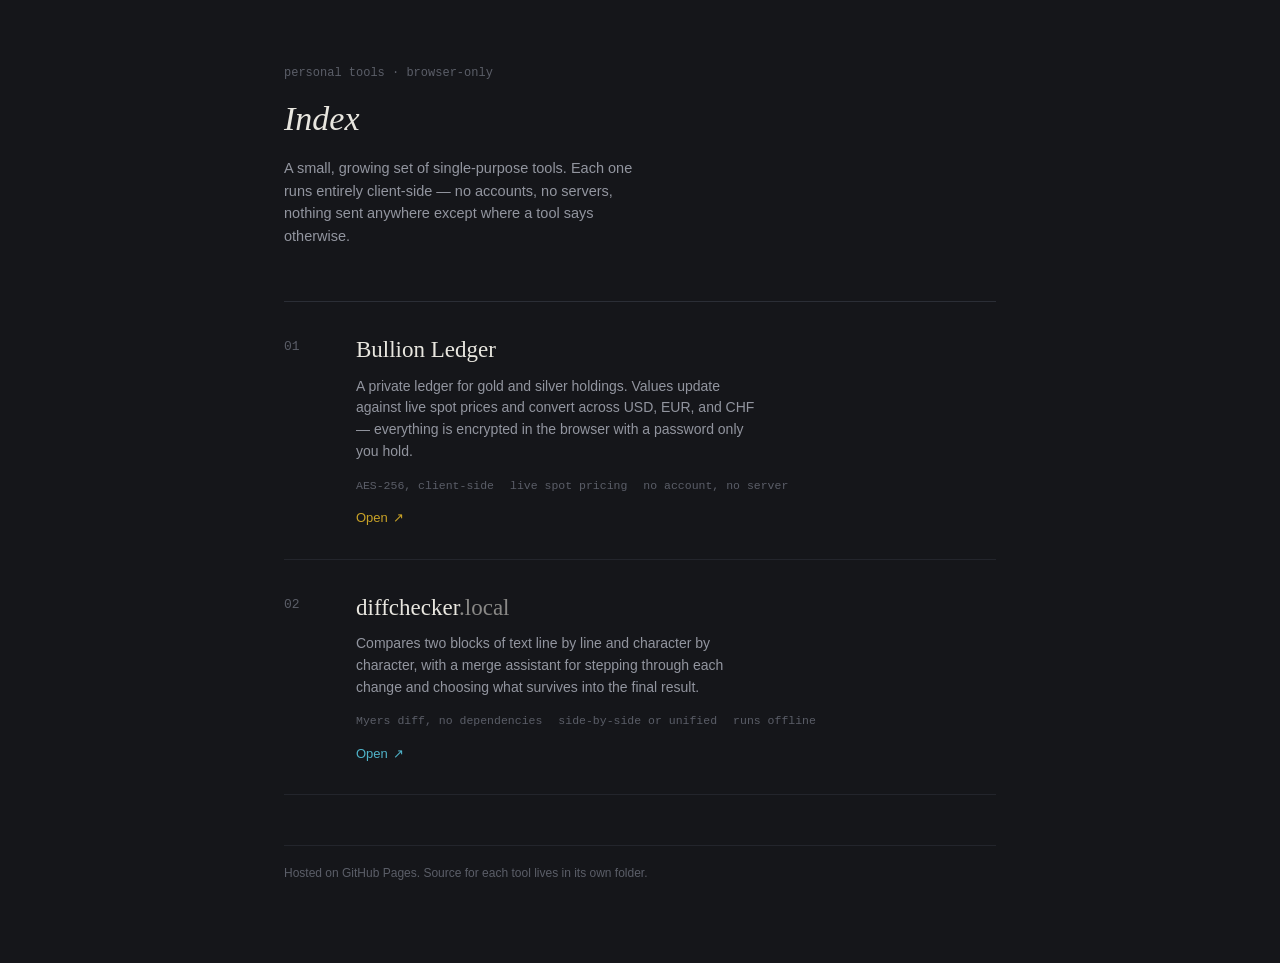
==== index.html @ a70226b8 "Update index.html" ====
<!DOCTYPE html>
<html lang="en">
<head>
<meta charset="UTF-8">
<meta name="viewport" content="width=device-width, initial-scale=1">
<title>Index — local tools</title>
<style>
  :root{
    --bg:#15161a;
    --panel:#1b1d23;
    --border:#2b2e36;
    --border-soft:#23252c;
    --text:#e8e6df;
    --text-dim:#92959f;
    --text-faint:#5b5e68;
    --accent:#8793ad;
    --serif: Georgia, 'Iowan Old Style', 'Palatino Linotype', 'Times New Roman', serif;
    --sans: -apple-system, BlinkMacSystemFont, 'Segoe UI', Roboto, Helvetica, Arial, sans-serif;
    --mono: ui-monospace, 'SF Mono', 'Cascadia Code', Consolas, 'Roboto Mono', monospace;
  }
  *{box-sizing:border-box;}
  html,body{margin:0;padding:0;}
  body{
    background:var(--bg);color:var(--text);font-family:var(--sans);
    font-size:15px;line-height:1.55;min-height:100vh;
  }
  a{color:inherit;}
  ::selection{background:var(--accent);color:#15161a;}

  .wrap{max-width:760px;margin:0 auto;padding:64px 24px 80px;}

  header{margin-bottom:54px;}
  .eyebrow{font-family:var(--mono);font-size:12px;color:var(--text-faint);margin:0 0 10px;}
  h1{font-family:var(--serif);font-style:italic;font-weight:400;font-size:34px;margin:0;color:var(--text);}
  header p{color:var(--text-dim);font-size:14.5px;max-width:46ch;margin:12px 0 0;}

  .ledger{border-top:1px solid var(--border);}
  .entry{
    display:grid;grid-template-columns:52px 1fr;gap:4px 20px;
    padding:30px 0;border-bottom:1px solid var(--border-soft);
    text-decoration:none;color:inherit;
  }
  .entry{--accent:#8793ad;}
  .entry .no{font-family:var(--mono);font-size:13px;color:var(--text-faint);padding-top:5px;}
  .entry h2{font-family:var(--serif);font-weight:400;font-size:23px;margin:0 0 8px;color:var(--text);transition:color .15s;}
  .entry:hover h2{color:var(--accent);}
  .entry .desc{color:var(--text-dim);font-size:14px;max-width:52ch;margin:0 0 14px;}
  .entry .meta{
    display:flex;flex-wrap:wrap;gap:8px 16px;font-family:var(--mono);
    font-size:11.5px;color:var(--text-faint);
  }
  .entry .open{
    margin-top:14px;font-size:13px;color:var(--accent);display:inline-flex;
    align-items:center;gap:5px;
  }
  .entry .open .arrow{display:inline-block;transition:transform .15s;}
  .entry:hover .open .arrow{transform:translate(2px,-2px);}

  @media (max-width:520px){
    .entry{grid-template-columns:1fr;gap:6px;}
    .entry .no{padding-top:0;}
    h1{font-size:28px;}
  }

  footer{
    margin-top:50px;padding-top:18px;border-top:1px solid var(--border-soft);
    color:var(--text-faint);font-size:12px;
  }
</style>
</head>
<body>
  <div class="wrap">
    <header>
      <p class="eyebrow">personal tools · browser-only</p>
      <h1>Index</h1>
      <p>A small, growing set of single-purpose tools. Each one runs entirely client-side — no accounts, no servers, nothing sent anywhere except where a tool says otherwise.</p>
    </header>

    <div class="ledger" id="ledger">

      <a class="entry" href="projects/bullion-ledger/" style="--accent:#c9a227;">
        <span class="no">01</span>
        <div>
          <h2>Bullion Ledger</h2>
          <p class="desc">A private ledger for gold and silver holdings. Values update against live spot prices and convert across USD, EUR, and CHF — everything is encrypted in the browser with a password only you hold.</p>
          <div class="meta">
            <span>AES-256, client-side</span>
            <span>live spot pricing</span>
            <span>no account, no server</span>
          </div>
          <span class="open">Open <span class="arrow">↗</span></span>
        </div>
      </a>

      <a class="entry" href="projects/diffchecker/" style="--accent:#4fb3c9;">
        <span class="no">02</span>
        <div>
          <h2>diffchecker<span style="opacity:.55">.local</span></h2>
          <p class="desc">Compares two blocks of text line by line and character by character, with a merge assistant for stepping through each change and choosing what survives into the final result.</p>
          <div class="meta">
            <span>Myers diff, no dependencies</span>
            <span>side-by-side or unified</span>
            <span>runs offline</span>
          </div>
          <span class="open">Open <span class="arrow">↗</span></span>
        </div>
      </a>

      <!-- New entries: copy an <a class="entry"> block above, bump the number,
           and add a project folder at projects/<name>/ with its own index.html -->

    </div>

    <footer>Hosted on GitHub Pages. Source for each tool lives in its own folder.</footer>
  </div>
</body>
</html>
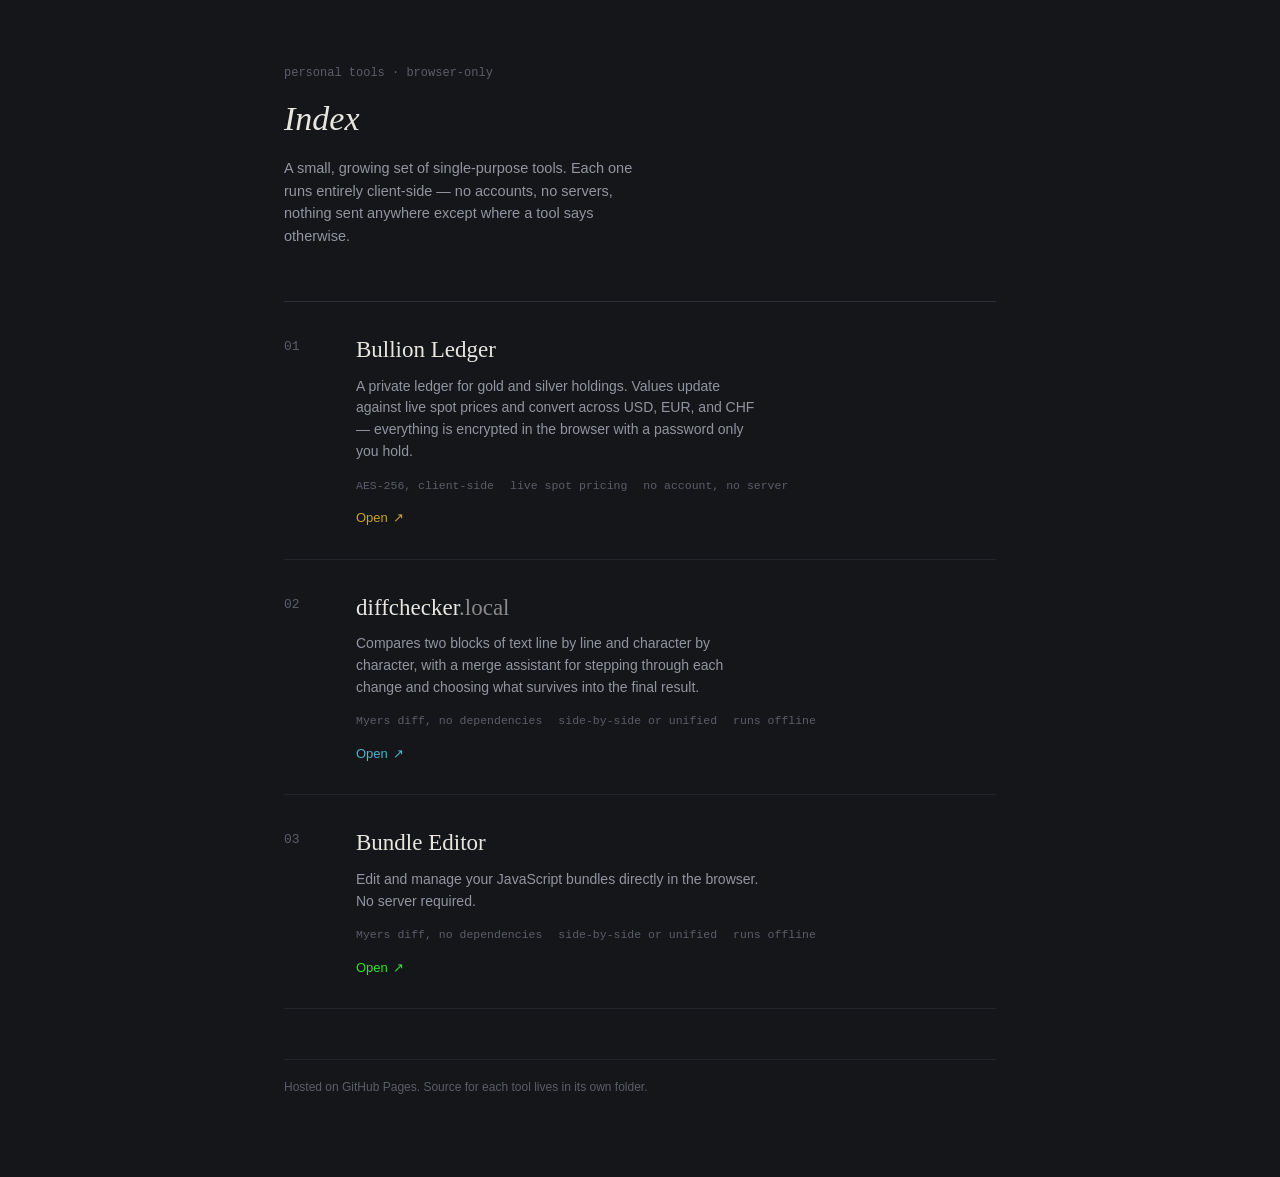
==== commit 98391853: "Refactor code structure for improved readability and maintainability" ====
--- a/index.html
+++ b/index.html
@@ -106,6 +106,20 @@
         </div>
       </a>
 
+      <a class="entry" href="projects/bundleeditor/" style="--accent:#32e12c;">
+        <span class="no">03</span>
+        <div>
+          <h2>Bundle Editor</h2>
+          <p class="desc">Edit and manage your JavaScript bundles directly in the browser. No server required.</p>
+          <div class="meta">
+            <span>Myers diff, no dependencies</span>
+            <span>side-by-side or unified</span>
+            <span>runs offline</span>
+          </div>
+          <span class="open">Open <span class="arrow">↗</span></span>
+        </div>
+      </a>
+
       <!-- New entries: copy an <a class="entry"> block above, bump the number,
            and add a project folder at projects/<name>/ with its own index.html -->
 
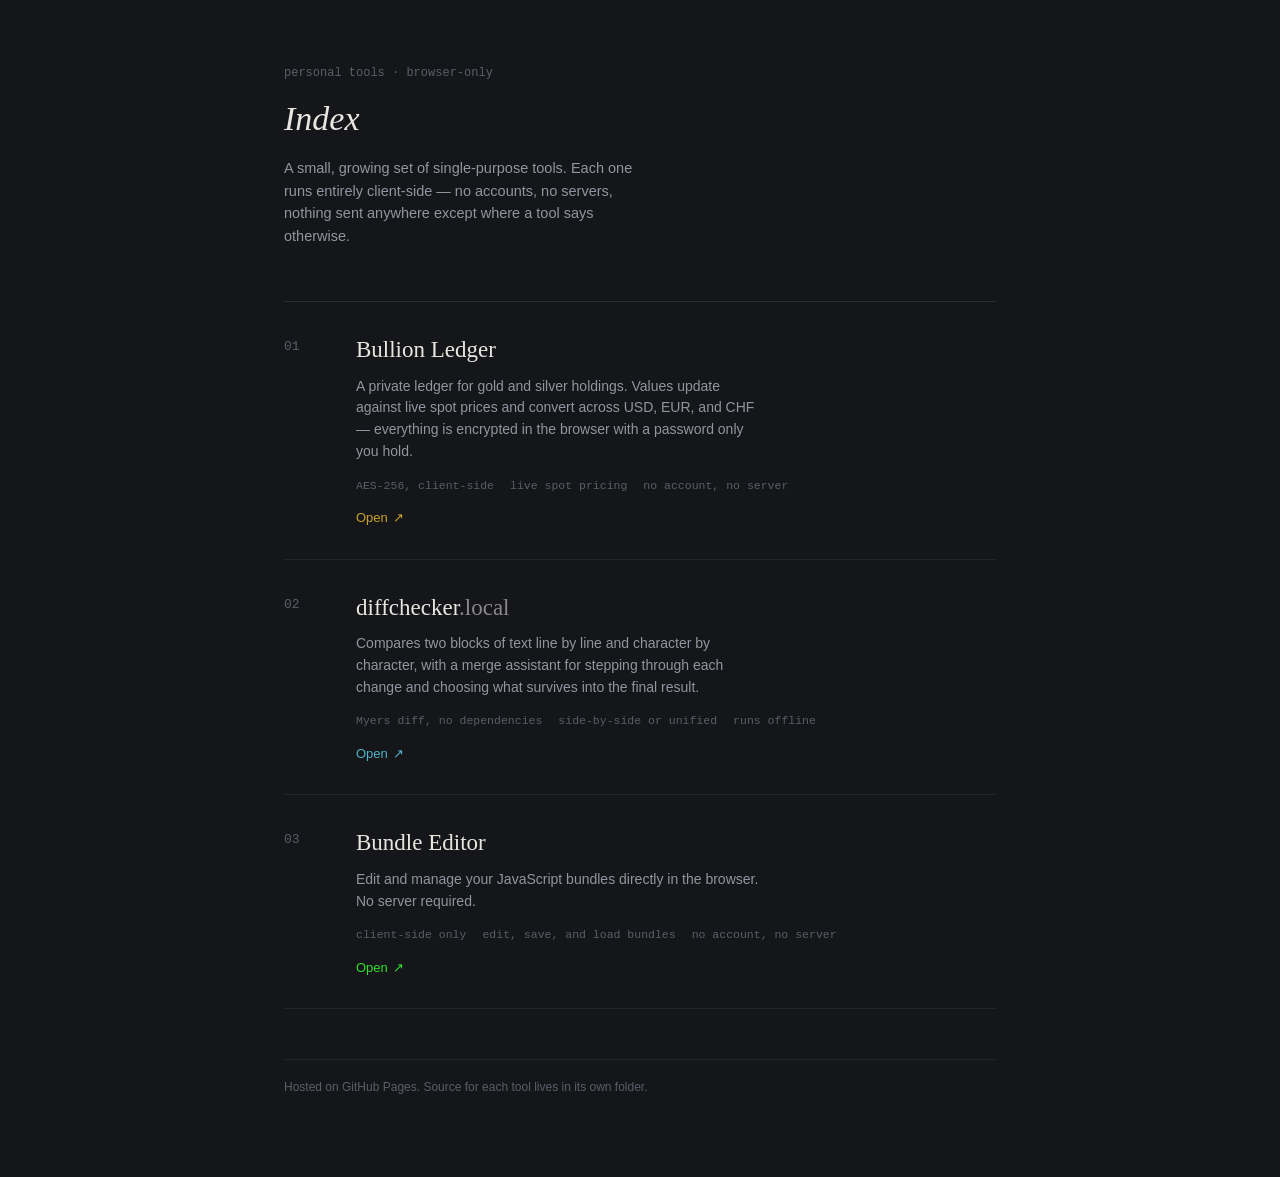
==== commit 0a5e3daf: "Update bundle editor description for clarity and accuracy" ====
--- a/index.html
+++ b/index.html
@@ -112,9 +112,9 @@
           <h2>Bundle Editor</h2>
           <p class="desc">Edit and manage your JavaScript bundles directly in the browser. No server required.</p>
           <div class="meta">
-            <span>Myers diff, no dependencies</span>
-            <span>side-by-side or unified</span>
-            <span>runs offline</span>
+            <span>client-side only</span>
+            <span>edit, save, and load bundles</span>
+            <span>no account, no server</span>
           </div>
           <span class="open">Open <span class="arrow">↗</span></span>
         </div>
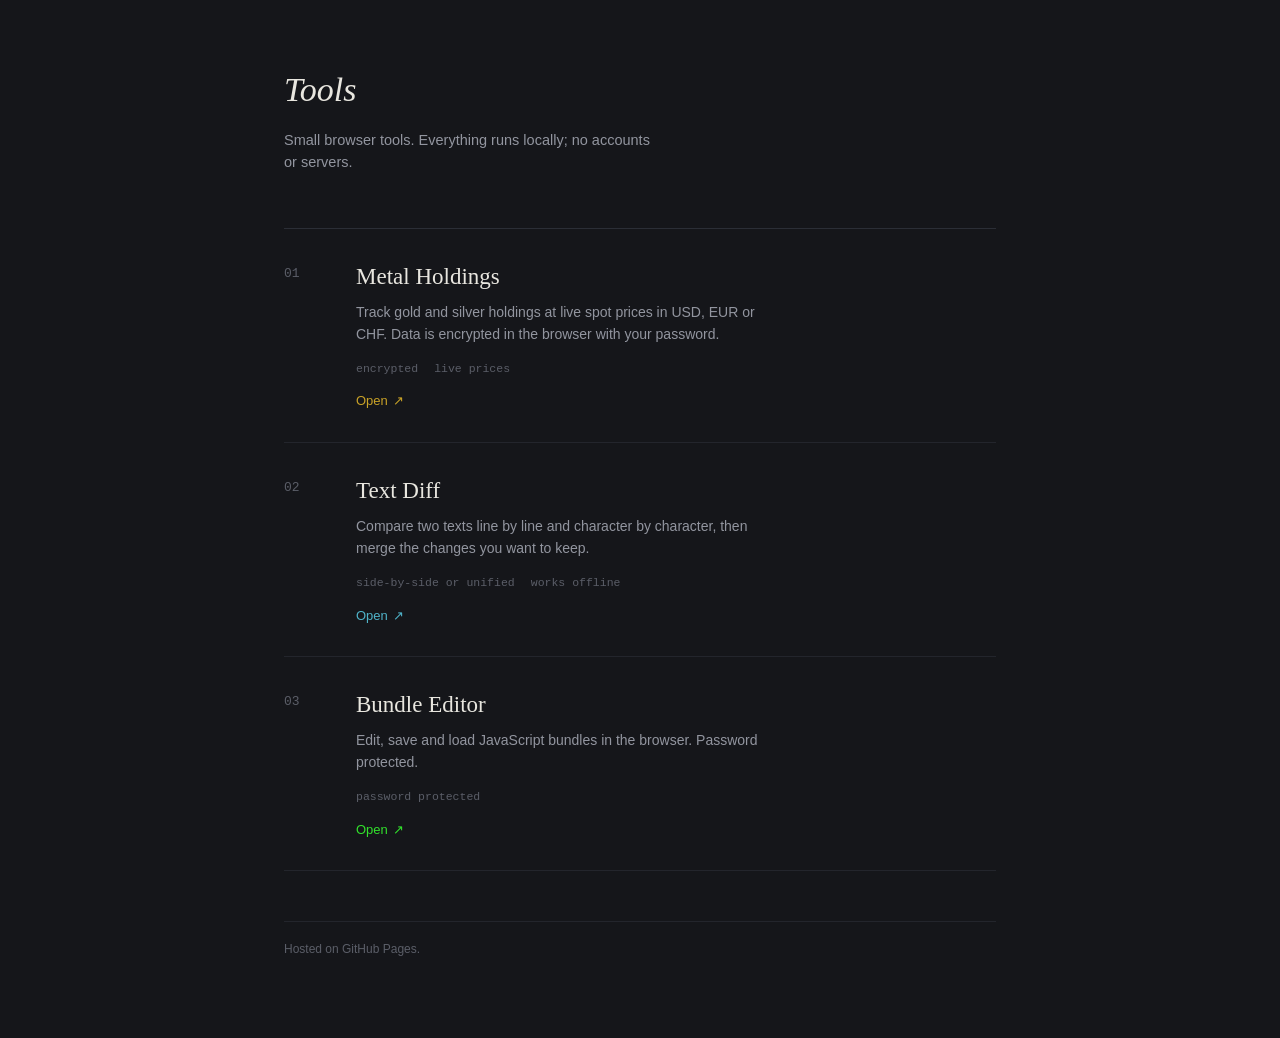
==== commit e872a1b2: "Rename tools and improve vault editing Adds navigation links across tools, renames Bullion Ledger to" ====
--- a/index.html
+++ b/index.html
@@ -3,7 +3,7 @@
 <head>
 <meta charset="UTF-8">
 <meta name="viewport" content="width=device-width, initial-scale=1">
-<title>Index — local tools</title>
+<title>Tools</title>
 <style>
   :root{
     --bg:#15161a;
@@ -71,9 +71,8 @@
 <body>
   <div class="wrap">
     <header>
-      <p class="eyebrow">personal tools · browser-only</p>
-      <h1>Index</h1>
-      <p>A small, growing set of single-purpose tools. Each one runs entirely client-side — no accounts, no servers, nothing sent anywhere except where a tool says otherwise.</p>
+      <h1>Tools</h1>
+      <p>Small browser tools. Everything runs locally; no accounts or servers.</p>
     </header>
 
     <div class="ledger" id="ledger">
@@ -81,12 +80,11 @@
       <a class="entry" href="projects/bullion-ledger/" style="--accent:#c9a227;">
         <span class="no">01</span>
         <div>
-          <h2>Bullion Ledger</h2>
-          <p class="desc">A private ledger for gold and silver holdings. Values update against live spot prices and convert across USD, EUR, and CHF — everything is encrypted in the browser with a password only you hold.</p>
+          <h2>Metal Holdings</h2>
+          <p class="desc">Track gold and silver holdings at live spot prices in USD, EUR or CHF. Data is encrypted in the browser with your password.</p>
           <div class="meta">
-            <span>AES-256, client-side</span>
-            <span>live spot pricing</span>
-            <span>no account, no server</span>
+            <span>encrypted</span>
+            <span>live prices</span>
           </div>
           <span class="open">Open <span class="arrow">↗</span></span>
         </div>
@@ -95,12 +93,11 @@
       <a class="entry" href="projects/diffchecker/" style="--accent:#4fb3c9;">
         <span class="no">02</span>
         <div>
-          <h2>diffchecker<span style="opacity:.55">.local</span></h2>
-          <p class="desc">Compares two blocks of text line by line and character by character, with a merge assistant for stepping through each change and choosing what survives into the final result.</p>
+          <h2>Text Diff</h2>
+          <p class="desc">Compare two texts line by line and character by character, then merge the changes you want to keep.</p>
           <div class="meta">
-            <span>Myers diff, no dependencies</span>
             <span>side-by-side or unified</span>
-            <span>runs offline</span>
+            <span>works offline</span>
           </div>
           <span class="open">Open <span class="arrow">↗</span></span>
         </div>
@@ -110,11 +107,9 @@
         <span class="no">03</span>
         <div>
           <h2>Bundle Editor</h2>
-          <p class="desc">Edit and manage your JavaScript bundles directly in the browser. No server required.</p>
+          <p class="desc">Edit, save and load JavaScript bundles in the browser. Password protected.</p>
           <div class="meta">
-            <span>client-side only</span>
-            <span>edit, save, and load bundles</span>
-            <span>no account, no server</span>
+            <span>password protected</span>
           </div>
           <span class="open">Open <span class="arrow">↗</span></span>
         </div>
@@ -125,7 +120,7 @@
 
     </div>
 
-    <footer>Hosted on GitHub Pages. Source for each tool lives in its own folder.</footer>
+    <footer>Hosted on GitHub Pages.</footer>
   </div>
 </body>
 </html>
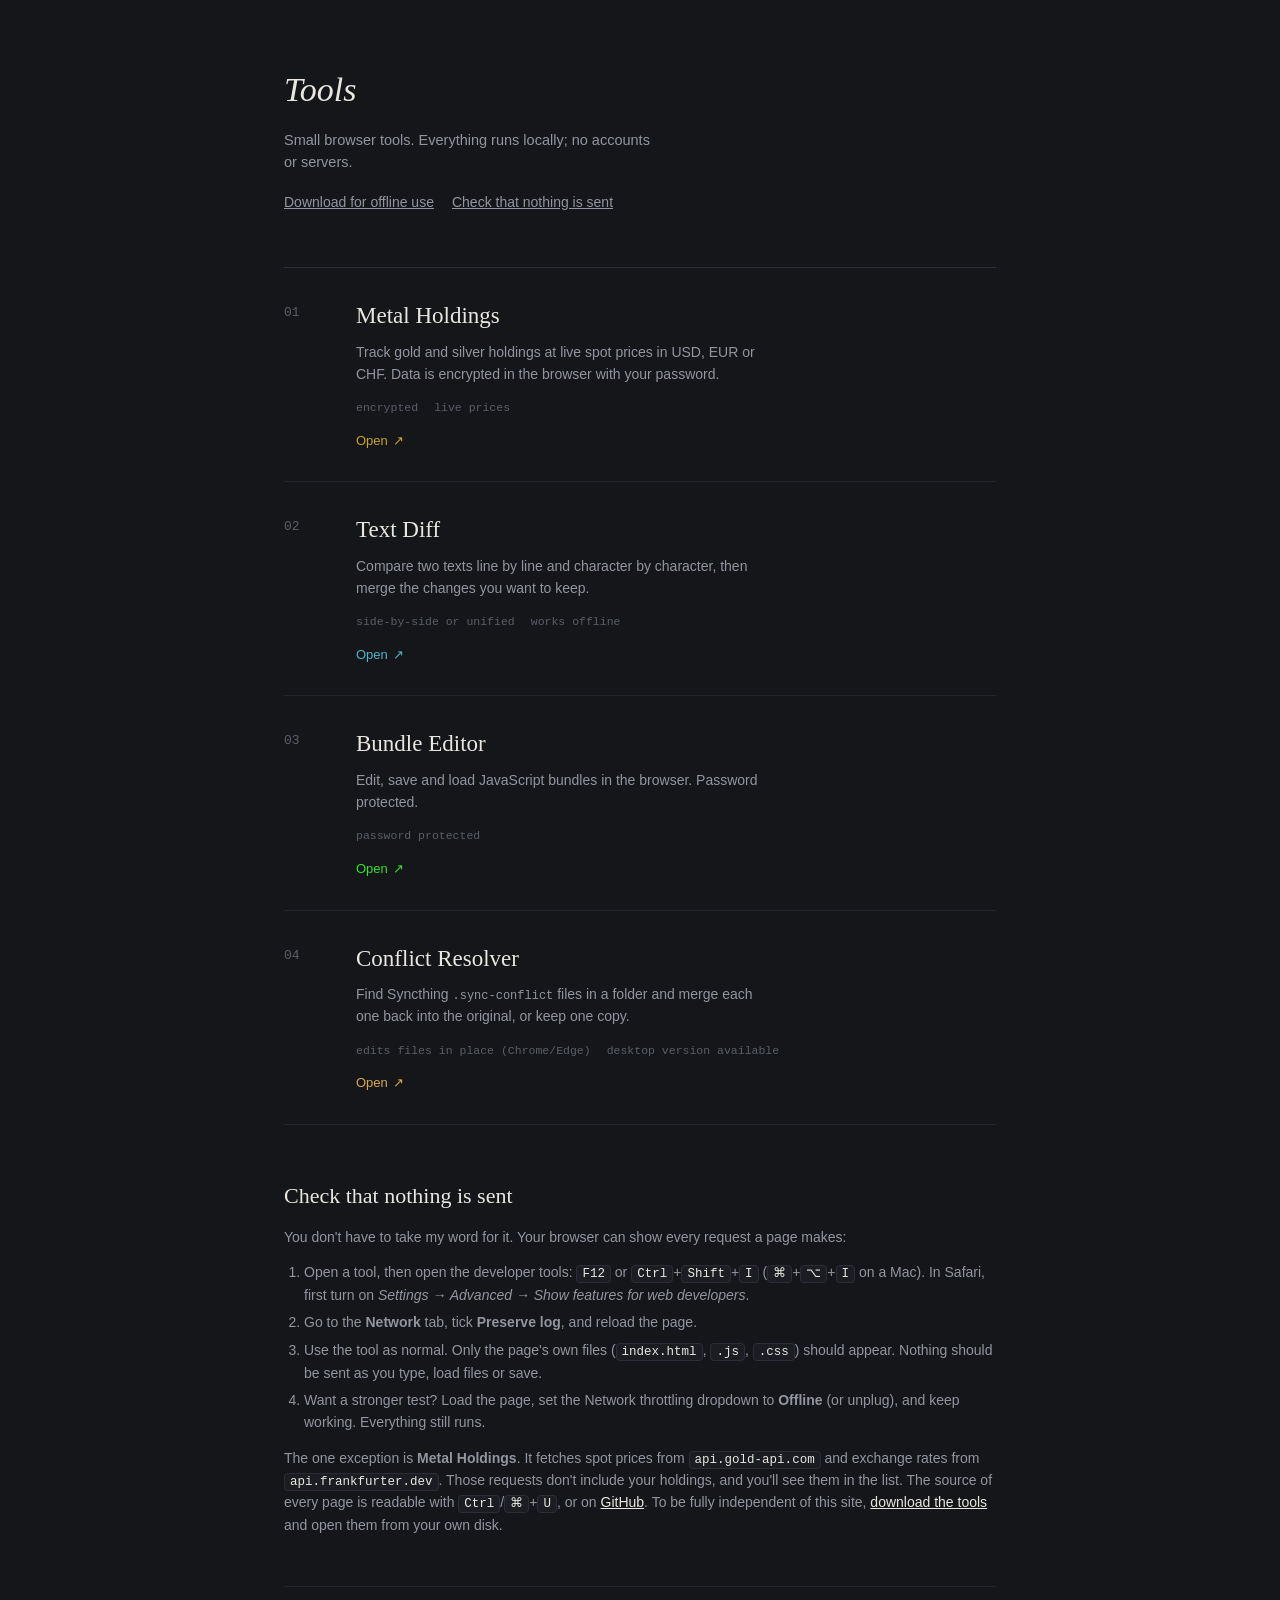
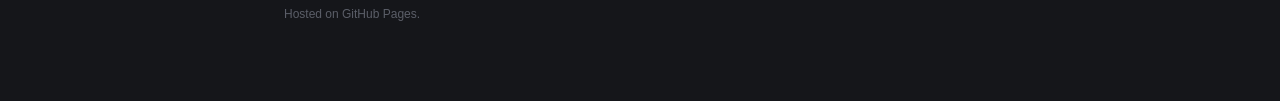
==== commit cbae4151: "Add Syncthing conflict resolver tools Add a desktop GUI for scanning and resolving Syncthing conflic" ====
--- a/index.html
+++ b/index.html
@@ -66,6 +66,17 @@
     margin-top:50px;padding-top:18px;border-top:1px solid var(--border-soft);
     color:var(--text-faint);font-size:12px;
   }
+
+  .section{margin-top:54px;}
+  .section h2{font-family:var(--serif);font-weight:400;font-size:22px;margin:0 0 10px;}
+  .section p,.section li{color:var(--text-dim);font-size:14px;}
+  .section ol{padding-left:20px;margin:8px 0;}
+  .section li{margin:6px 0;}
+  .section code,.section kbd{font-family:var(--mono);font-size:12.5px;background:var(--panel);border:1px solid var(--border);border-radius:4px;padding:1px 5px;color:var(--text);}
+  .section a{color:var(--text);}
+  .nav{display:flex;gap:18px;margin-top:18px;font-size:14px;}
+  .nav a{color:var(--text-dim);}
+  .nav a:hover{color:var(--text);}
 </style>
 </head>
 <body>
@@ -73,6 +84,7 @@
     <header>
       <h1>Tools</h1>
       <p>Small browser tools. Everything runs locally; no accounts or servers.</p>
+      <div class="nav"><a href="downloads/">Download for offline use</a><a href="#verify">Check that nothing is sent</a></div>
     </header>
 
     <div class="ledger" id="ledger">
@@ -115,11 +127,36 @@
         </div>
       </a>
 
+      <a class="entry" href="projects/conflict-resolver/" style="--accent:#d8a94f;">
+        <span class="no">04</span>
+        <div>
+          <h2>Conflict Resolver</h2>
+          <p class="desc">Find Syncthing <code style="font-size:12px">.sync-conflict</code> files in a folder and merge each one back into the original, or keep one copy.</p>
+          <div class="meta">
+            <span>edits files in place (Chrome/Edge)</span>
+            <span>desktop version available</span>
+          </div>
+          <span class="open">Open <span class="arrow">↗</span></span>
+        </div>
+      </a>
+
       <!-- New entries: copy an <a class="entry"> block above, bump the number,
            and add a project folder at projects/<name>/ with its own index.html -->
 
     </div>
 
+    <section class="section" id="verify">
+      <h2>Check that nothing is sent</h2>
+      <p>You don't have to take my word for it. Your browser can show every request a page makes:</p>
+      <ol>
+        <li>Open a tool, then open the developer tools: <kbd>F12</kbd> or <kbd>Ctrl</kbd>+<kbd>Shift</kbd>+<kbd>I</kbd> (<kbd>⌘</kbd>+<kbd>⌥</kbd>+<kbd>I</kbd> on a Mac). In Safari, first turn on <em>Settings → Advanced → Show features for web developers</em>.</li>
+        <li>Go to the <strong>Network</strong> tab, tick <strong>Preserve log</strong>, and reload the page.</li>
+        <li>Use the tool as normal. Only the page's own files (<code>index.html</code>, <code>.js</code>, <code>.css</code>) should appear. Nothing should be sent as you type, load files or save.</li>
+        <li>Want a stronger test? Load the page, set the Network throttling dropdown to <strong>Offline</strong> (or unplug), and keep working. Everything still runs.</li>
+      </ol>
+      <p>The one exception is <strong>Metal Holdings</strong>. It fetches spot prices from <code>api.gold-api.com</code> and exchange rates from <code>api.frankfurter.dev</code>. Those requests don't include your holdings, and you'll see them in the list. The source of every page is readable with <kbd>Ctrl</kbd>/<kbd>⌘</kbd>+<kbd>U</kbd>, or on <a href="https://github.com/icedpotat/icedpotat.github.io">GitHub</a>. To be fully independent of this site, <a href="downloads/">download the tools</a> and open them from your own disk.</p>
+    </section>
+
     <footer>Hosted on GitHub Pages.</footer>
   </div>
 </body>
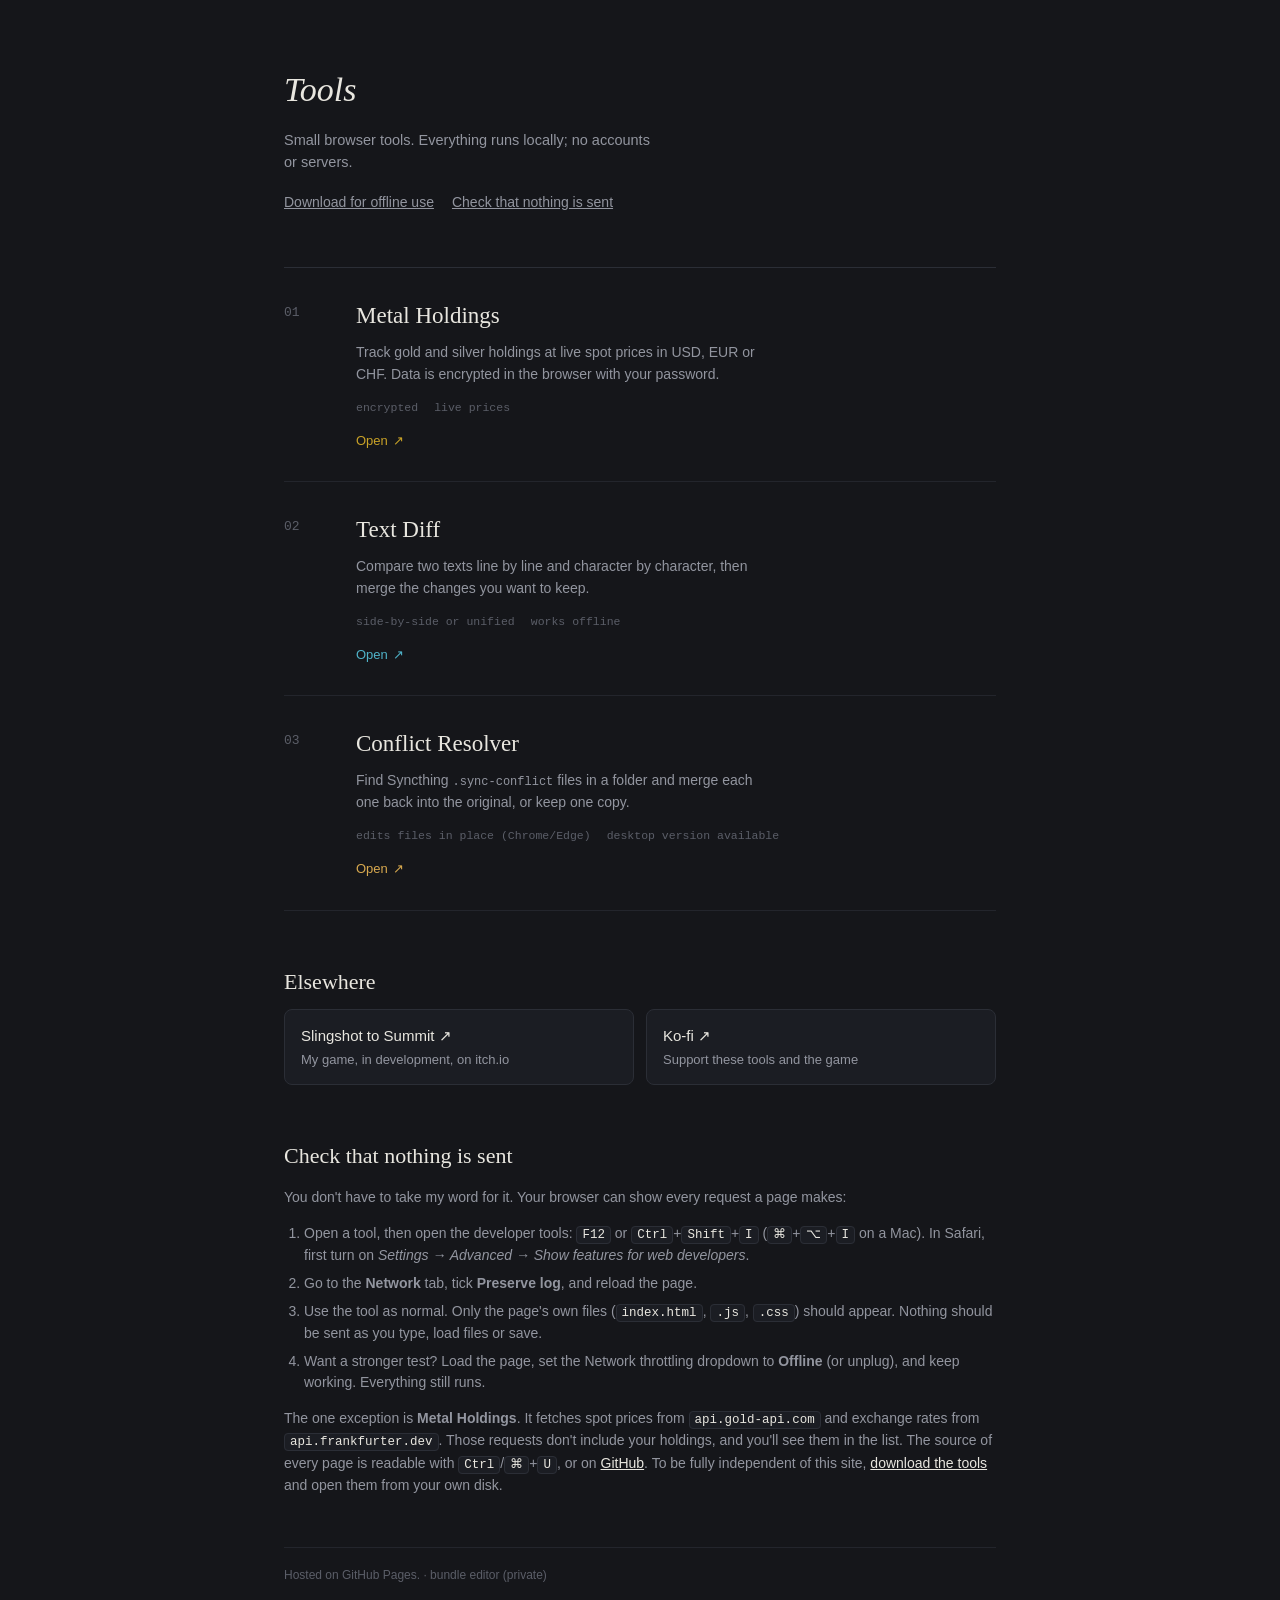
==== commit 6a7f8c4b: "Move Bundle Editor to private footer link Remove the Bundle Editor from the project list and downloa" ====
--- a/index.html
+++ b/index.html
@@ -77,6 +77,13 @@
   .nav{display:flex;gap:18px;margin-top:18px;font-size:14px;}
   .nav a{color:var(--text-dim);}
   .nav a:hover{color:var(--text);}
+  .links{display:flex;flex-wrap:wrap;gap:12px;margin-top:4px;}
+  .links a{display:block;flex:1 1 240px;padding:14px 16px;border:1px solid var(--border);border-radius:8px;text-decoration:none;background:var(--panel);}
+  .links a:hover{border-color:var(--text-faint);}
+  .links strong{display:block;font-weight:500;color:var(--text);}
+  .links span{color:var(--text-dim);font-size:13px;}
+  footer .private{color:var(--text-faint);text-decoration:none;}
+  footer .private:hover{color:var(--text-dim);}
 </style>
 </head>
 <body>
@@ -115,20 +122,8 @@
         </div>
       </a>
 
-      <a class="entry" href="projects/bundleeditor/" style="--accent:#32e12c;">
+      <a class="entry" href="projects/conflict-resolver/" style="--accent:#d8a94f;">
         <span class="no">03</span>
-        <div>
-          <h2>Bundle Editor</h2>
-          <p class="desc">Edit, save and load JavaScript bundles in the browser. Password protected.</p>
-          <div class="meta">
-            <span>password protected</span>
-          </div>
-          <span class="open">Open <span class="arrow">↗</span></span>
-        </div>
-      </a>
-
-      <a class="entry" href="projects/conflict-resolver/" style="--accent:#d8a94f;">
-        <span class="no">04</span>
         <div>
           <h2>Conflict Resolver</h2>
           <p class="desc">Find Syncthing <code style="font-size:12px">.sync-conflict</code> files in a folder and merge each one back into the original, or keep one copy.</p>
@@ -145,6 +140,14 @@
 
     </div>
 
+    <section class="section" id="elsewhere">
+      <h2>Elsewhere</h2>
+      <div class="links">
+        <a href="https://icepot.itch.io/slingshot-to-summit" target="_blank" rel="noopener"><strong>Slingshot to Summit ↗</strong><span>My game, in development, on itch.io</span></a>
+        <a href="https://ko-fi.com/ipotato" target="_blank" rel="noopener"><strong>Ko-fi ↗</strong><span>Support these tools and the game</span></a>
+      </div>
+    </section>
+
     <section class="section" id="verify">
       <h2>Check that nothing is sent</h2>
       <p>You don't have to take my word for it. Your browser can show every request a page makes:</p>
@@ -157,7 +160,7 @@
       <p>The one exception is <strong>Metal Holdings</strong>. It fetches spot prices from <code>api.gold-api.com</code> and exchange rates from <code>api.frankfurter.dev</code>. Those requests don't include your holdings, and you'll see them in the list. The source of every page is readable with <kbd>Ctrl</kbd>/<kbd>⌘</kbd>+<kbd>U</kbd>, or on <a href="https://github.com/icedpotat/icedpotat.github.io">GitHub</a>. To be fully independent of this site, <a href="downloads/">download the tools</a> and open them from your own disk.</p>
     </section>
 
-    <footer>Hosted on GitHub Pages.</footer>
+    <footer>Hosted on GitHub Pages. · <a class="private" href="projects/bundleeditor/">bundle editor (private)</a></footer>
   </div>
 </body>
 </html>
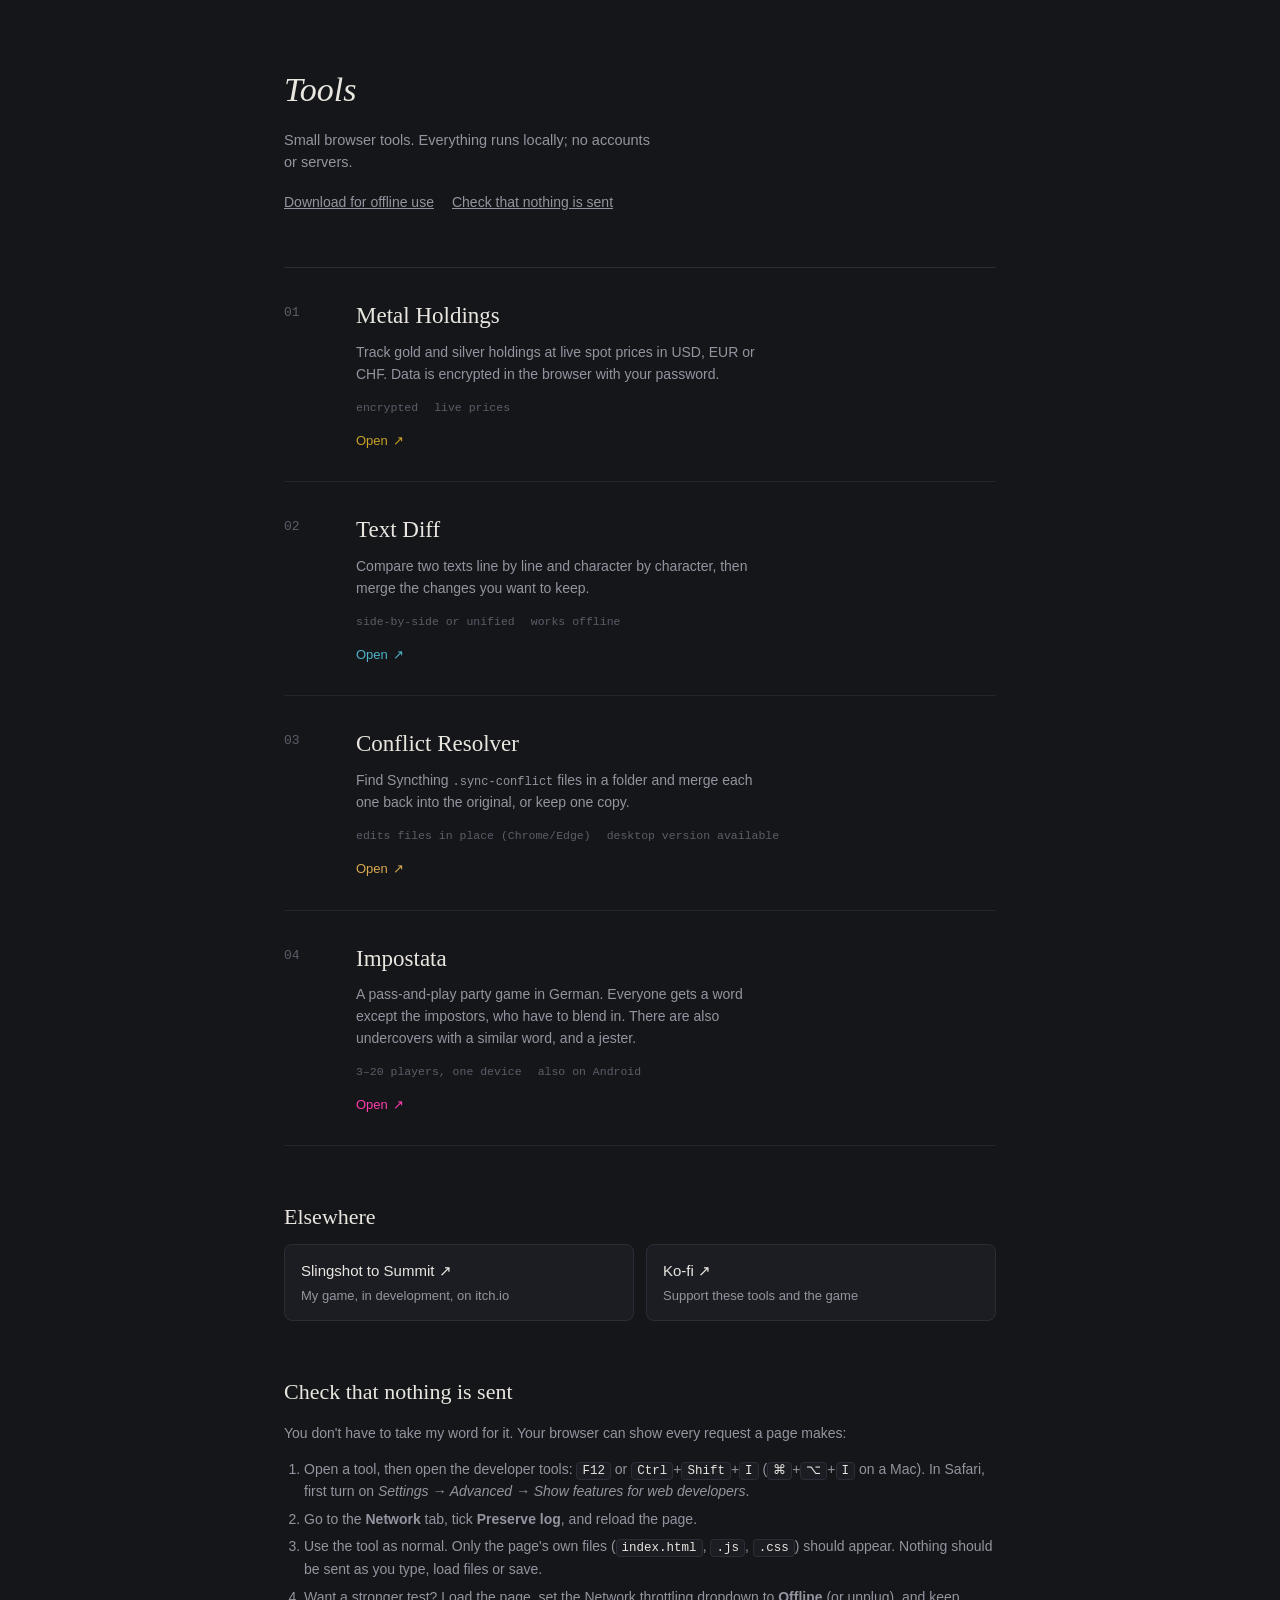
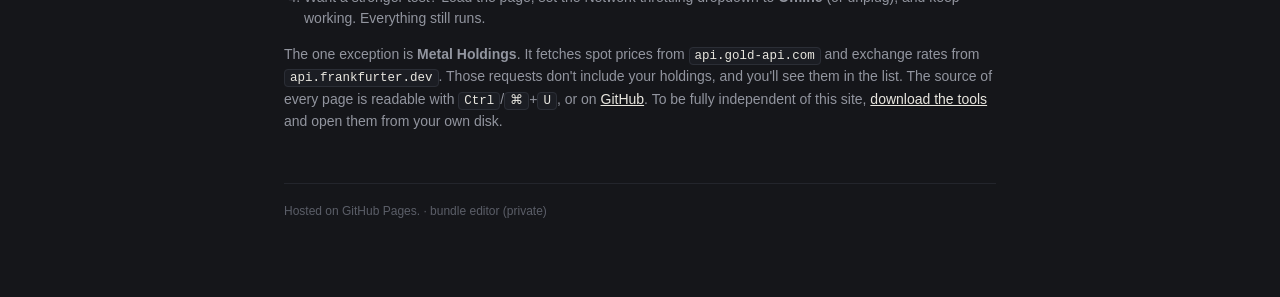
==== commit e1c86402: "Add Impostata browser game Adds the Impostata project page and client-side game files, plus an Andro" ====
--- a/index.html
+++ b/index.html
@@ -135,6 +135,19 @@
         </div>
       </a>
 
+      <a class="entry" href="projects/impostata/" style="--accent:#ff3cac;">
+        <span class="no">04</span>
+        <div>
+          <h2>Impostata</h2>
+          <p class="desc">A pass-and-play party game in German. Everyone gets a word except the impostors, who have to blend in. There are also undercovers with a similar word, and a jester.</p>
+          <div class="meta">
+            <span>3–20 players, one device</span>
+            <span>also on Android</span>
+          </div>
+          <span class="open">Open <span class="arrow">↗</span></span>
+        </div>
+      </a>
+
       <!-- New entries: copy an <a class="entry"> block above, bump the number,
            and add a project folder at projects/<name>/ with its own index.html -->
 
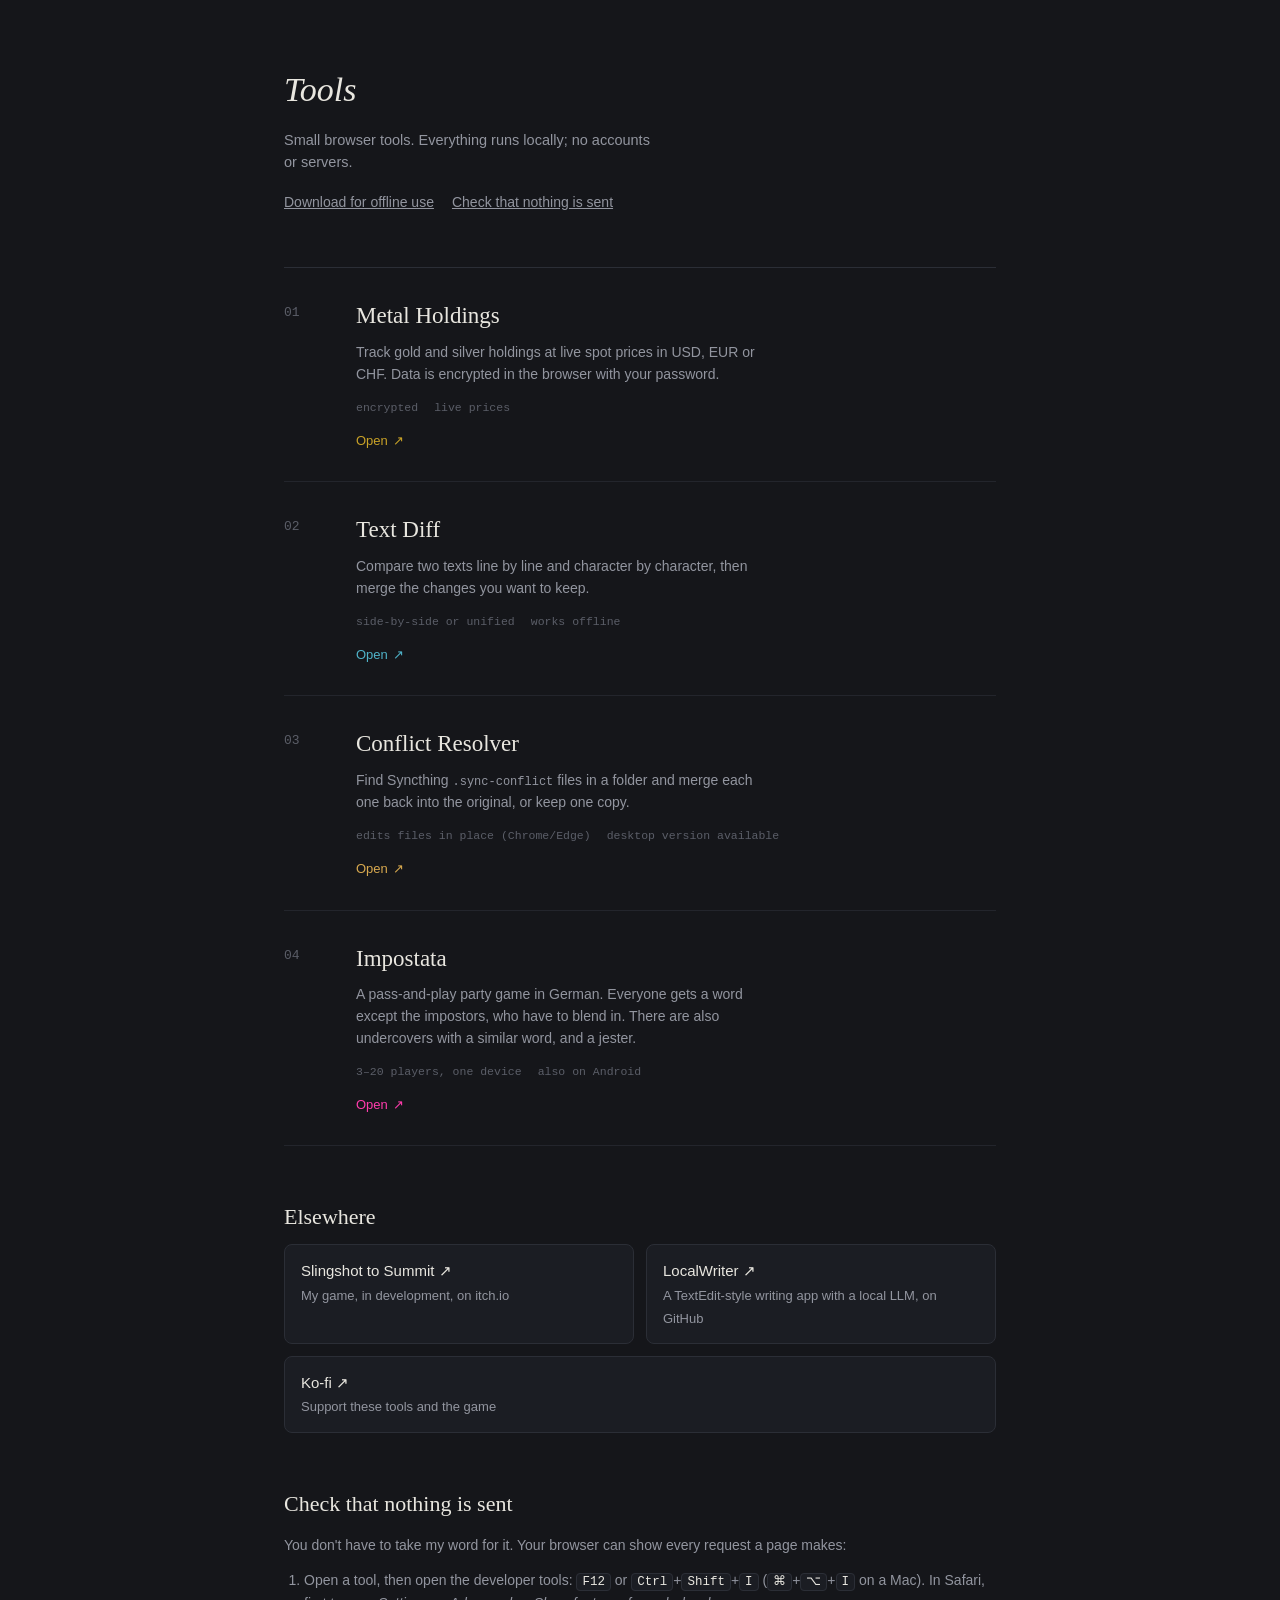
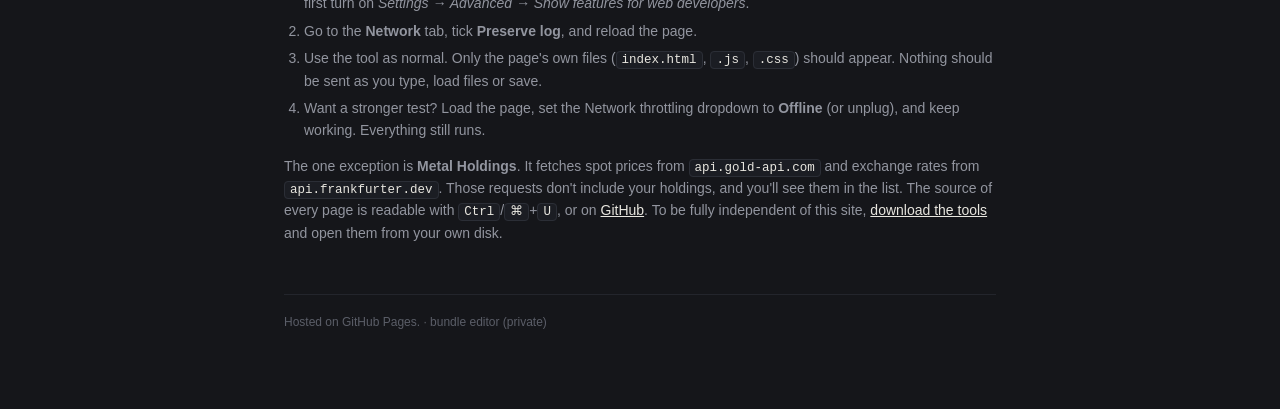
==== commit 556b9a45: "Update index.html" ====
--- a/index.html
+++ b/index.html
@@ -157,6 +157,7 @@
       <h2>Elsewhere</h2>
       <div class="links">
         <a href="https://icepot.itch.io/slingshot-to-summit" target="_blank" rel="noopener"><strong>Slingshot to Summit ↗</strong><span>My game, in development, on itch.io</span></a>
+        <a href="https://github.com/icedpotat/LocalWriter" target="_blank" rel="noopener"><strong>LocalWriter ↗</strong><span>A TextEdit-style writing app with a local LLM, on GitHub</span></a>
         <a href="https://ko-fi.com/ipotato" target="_blank" rel="noopener"><strong>Ko-fi ↗</strong><span>Support these tools and the game</span></a>
       </div>
     </section>
